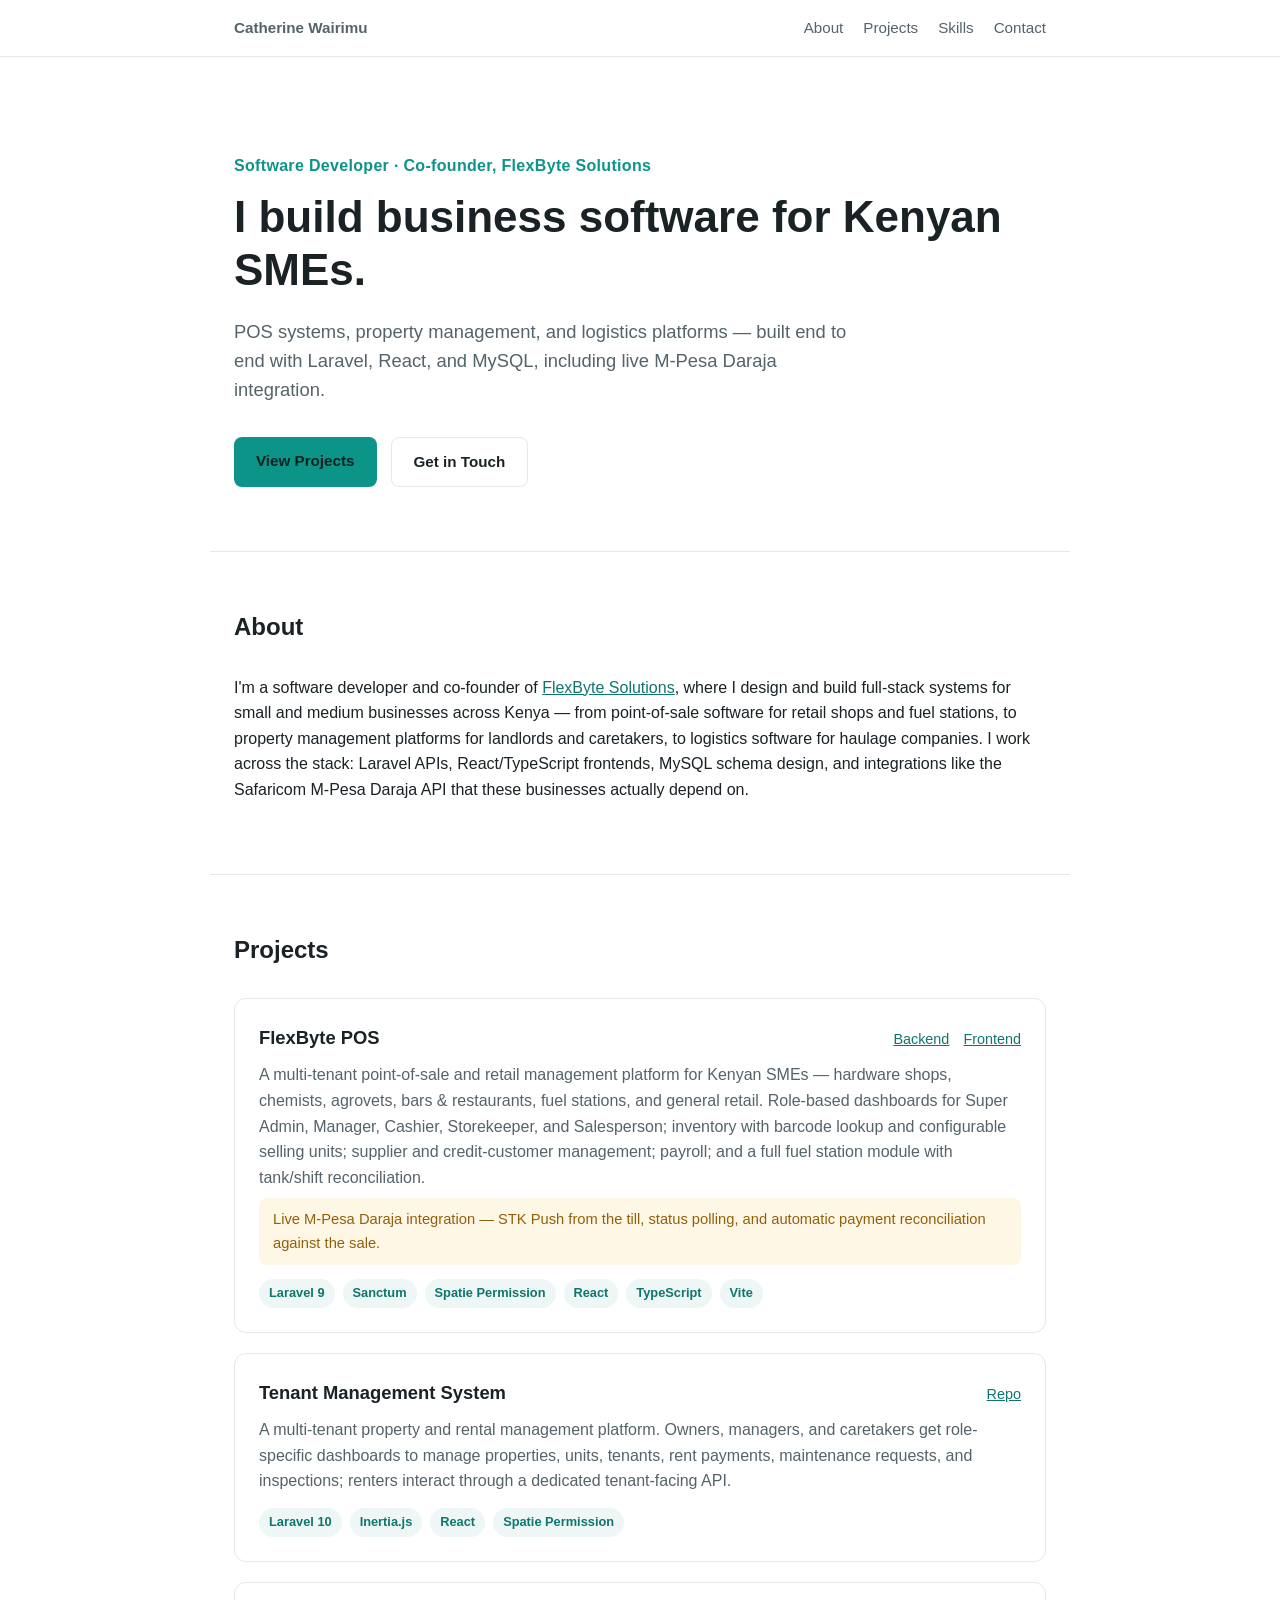
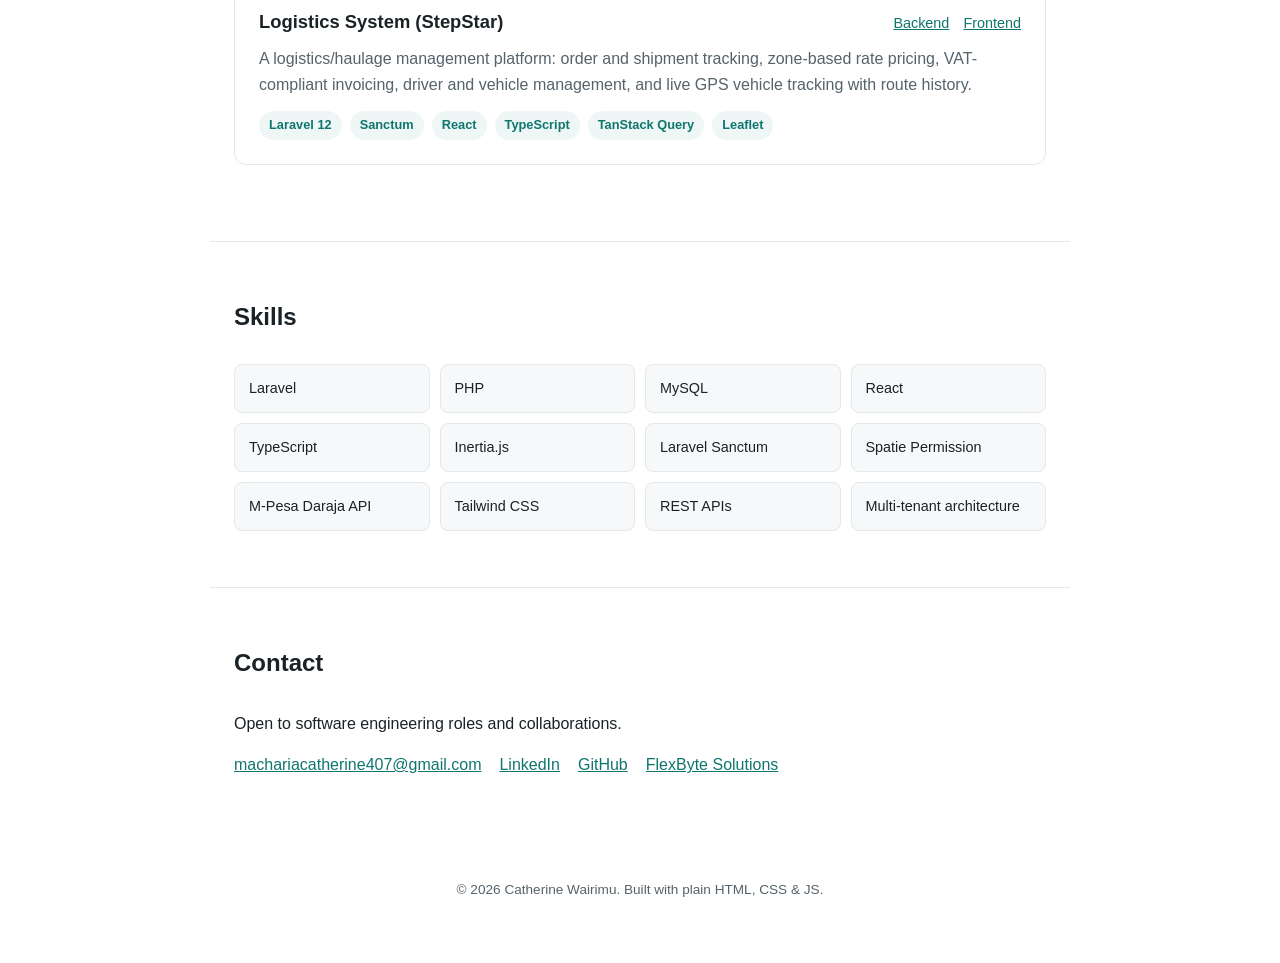
==== index.html @ 3fb89291 "Initial portfolio site" ====
<!DOCTYPE html>
<html lang="en">
<head>
<meta charset="UTF-8">
<meta name="viewport" content="width=device-width, initial-scale=1.0">
<title>Catherine Wairimu — Software Developer</title>
<meta name="description" content="Catherine Wairimu — Software Developer & Co-founder, FlexByte Solutions. Laravel, React, PHP, MySQL.">
<link rel="stylesheet" href="style.css">
</head>
<body>

<header class="nav">
  <div class="nav-inner">
    <a href="#top" class="brand">Catherine Wairimu</a>
    <nav>
      <a href="#about">About</a>
      <a href="#projects">Projects</a>
      <a href="#skills">Skills</a>
      <a href="#contact">Contact</a>
    </nav>
  </div>
</header>

<main>

  <section id="top" class="hero">
    <div class="hero-inner">
      <p class="eyebrow">Software Developer &middot; Co-founder, FlexByte Solutions</p>
      <h1>I build business software for Kenyan SMEs.</h1>
      <p class="lede">
        POS systems, property management, and logistics platforms — built end to end
        with Laravel, React, and MySQL, including live M-Pesa Daraja integration.
      </p>
      <div class="cta-row">
        <a class="btn btn-primary" href="#projects">View Projects</a>
        <a class="btn btn-ghost" href="mailto:machariacatherine407@gmail.com">Get in Touch</a>
      </div>
    </div>
  </section>

  <section id="about" class="section">
    <h2>About</h2>
    <p>
      I'm a software developer and co-founder of
      <a href="https://flexbytesolutions.co.ke/" target="_blank" rel="noopener">FlexByte Solutions</a>,
      where I design and build full-stack systems for small and medium businesses across Kenya —
      from point-of-sale software for retail shops and fuel stations, to property management
      platforms for landlords and caretakers, to logistics software for haulage companies.
      I work across the stack: Laravel APIs, React/TypeScript frontends, MySQL schema design,
      and integrations like the Safaricom M-Pesa Daraja API that these businesses actually depend on.
    </p>
  </section>

  <section id="projects" class="section">
    <h2>Projects</h2>

    <article class="project">
      <div class="project-head">
        <h3>FlexByte POS</h3>
        <div class="project-links">
          <a href="https://github.com/Cate-macharia/flexbyte-backend" target="_blank" rel="noopener">Backend</a>
          <a href="https://github.com/Cate-macharia/flexbyte-frontend" target="_blank" rel="noopener">Frontend</a>
        </div>
      </div>
      <p>
        A multi-tenant point-of-sale and retail management platform for Kenyan SMEs — hardware
        shops, chemists, agrovets, bars &amp; restaurants, fuel stations, and general retail.
        Role-based dashboards for Super Admin, Manager, Cashier, Storekeeper, and Salesperson;
        inventory with barcode lookup and configurable selling units; supplier and credit-customer
        management; payroll; and a full fuel station module with tank/shift reconciliation.
      </p>
      <p class="highlight">
        Live M-Pesa Daraja integration — STK Push from the till, status polling, and automatic
        payment reconciliation against the sale.
      </p>
      <ul class="tags">
        <li>Laravel 9</li><li>Sanctum</li><li>Spatie Permission</li><li>React</li><li>TypeScript</li><li>Vite</li>
      </ul>
    </article>

    <article class="project">
      <div class="project-head">
        <h3>Tenant Management System</h3>
        <div class="project-links">
          <a href="https://github.com/Cate-macharia/tenant-management-system" target="_blank" rel="noopener">Repo</a>
        </div>
      </div>
      <p>
        A multi-tenant property and rental management platform. Owners, managers, and caretakers
        get role-specific dashboards to manage properties, units, tenants, rent payments,
        maintenance requests, and inspections; renters interact through a dedicated tenant-facing API.
      </p>
      <ul class="tags">
        <li>Laravel 10</li><li>Inertia.js</li><li>React</li><li>Spatie Permission</li>
      </ul>
    </article>

    <article class="project">
      <div class="project-head">
        <h3>Logistics System (StepStar)</h3>
        <div class="project-links">
          <a href="https://github.com/Cate-macharia/logistics-api" target="_blank" rel="noopener">Backend</a>
          <a href="https://github.com/Cate-macharia/logistics-frontend" target="_blank" rel="noopener">Frontend</a>
        </div>
      </div>
      <p>
        A logistics/haulage management platform: order and shipment tracking, zone-based rate
        pricing, VAT-compliant invoicing, driver and vehicle management, and live GPS vehicle
        tracking with route history.
      </p>
      <ul class="tags">
        <li>Laravel 12</li><li>Sanctum</li><li>React</li><li>TypeScript</li><li>TanStack Query</li><li>Leaflet</li>
      </ul>
    </article>

  </section>

  <section id="skills" class="section">
    <h2>Skills</h2>
    <ul class="skill-grid">
      <li>Laravel</li>
      <li>PHP</li>
      <li>MySQL</li>
      <li>React</li>
      <li>TypeScript</li>
      <li>Inertia.js</li>
      <li>Laravel Sanctum</li>
      <li>Spatie Permission</li>
      <li>M-Pesa Daraja API</li>
      <li>Tailwind CSS</li>
      <li>REST APIs</li>
      <li>Multi-tenant architecture</li>
    </ul>
  </section>

  <section id="contact" class="section contact">
    <h2>Contact</h2>
    <p>Open to software engineering roles and collaborations.</p>
    <div class="contact-links">
      <a href="mailto:machariacatherine407@gmail.com">machariacatherine407@gmail.com</a>
      <a href="https://www.linkedin.com/in/catherine-macharia-1633a0254/" target="_blank" rel="noopener">LinkedIn</a>
      <a href="https://github.com/Cate-macharia" target="_blank" rel="noopener">GitHub</a>
      <a href="https://flexbytesolutions.co.ke/" target="_blank" rel="noopener">FlexByte Solutions</a>
    </div>
  </section>

</main>

<footer class="footer">
  <p>&copy; <span id="year"></span> Catherine Wairimu. Built with plain HTML, CSS &amp; JS.</p>
</footer>

<script src="script.js"></script>
</body>
</html>
---- style.css ----
:root {
  --bg: #ffffff;
  --bg-alt: #f6f8f9;
  --text: #1a2226;
  --text-muted: #55636a;
  --border: #e3e8ea;
  --accent: #0d9488;
  --accent-dark: #0f766e;
  --card-bg: #ffffff;
  --tag-bg: #eef7f6;
  --tag-text: #0f766e;
  --highlight-bg: #fff7e6;
  --highlight-text: #92600a;
}

@media (prefers-color-scheme: dark) {
  :root {
    --bg: #0f1417;
    --bg-alt: #151b1f;
    --text: #e8edee;
    --text-muted: #9aa7ac;
    --border: #232b30;
    --accent: #2dd4bf;
    --accent-dark: #5eead4;
    --card-bg: #151b1f;
    --tag-bg: #10201e;
    --tag-text: #5eead4;
    --highlight-bg: #241d0e;
    --highlight-text: #f2c265;
  }
}

* { box-sizing: border-box; }

html { scroll-behavior: smooth; }

body {
  margin: 0;
  font-family: -apple-system, BlinkMacSystemFont, "Segoe UI", Roboto, Helvetica, Arial, sans-serif;
  background: var(--bg);
  color: var(--text);
  line-height: 1.6;
}

a { color: var(--accent-dark); }

.nav {
  position: sticky;
  top: 0;
  z-index: 10;
  background: var(--bg);
  border-bottom: 1px solid var(--border);
}

.nav-inner {
  max-width: 860px;
  margin: 0 auto;
  padding: 16px 24px;
  display: flex;
  align-items: center;
  justify-content: space-between;
  flex-wrap: wrap;
  gap: 12px;
}

.brand {
  font-weight: 700;
  text-decoration: none;
  color: var(--text);
}

.nav nav { display: flex; gap: 20px; }

.nav a {
  text-decoration: none;
  color: var(--text-muted);
  font-size: 0.95rem;
}

.nav a:hover { color: var(--accent-dark); }

.hero {
  max-width: 860px;
  margin: 0 auto;
  padding: 96px 24px 64px;
}

.eyebrow {
  color: var(--accent);
  font-weight: 600;
  letter-spacing: 0.02em;
  margin: 0 0 12px;
}

.hero h1 {
  font-size: clamp(2rem, 4vw, 2.75rem);
  line-height: 1.2;
  margin: 0 0 20px;
}

.lede {
  font-size: 1.15rem;
  color: var(--text-muted);
  max-width: 620px;
  margin: 0 0 32px;
}

.cta-row { display: flex; gap: 14px; flex-wrap: wrap; }

.btn {
  display: inline-block;
  padding: 12px 22px;
  border-radius: 8px;
  text-decoration: none;
  font-weight: 600;
  font-size: 0.95rem;
}

.btn-primary {
  background: var(--accent);
  color: #06231f;
}

.btn-primary:hover { background: var(--accent-dark); }

.btn-ghost {
  border: 1px solid var(--border);
  color: var(--text);
}

.btn-ghost:hover { border-color: var(--accent); color: var(--accent-dark); }

.section {
  max-width: 860px;
  margin: 0 auto;
  padding: 56px 24px;
  border-top: 1px solid var(--border);
}

.section h2 {
  font-size: 1.5rem;
  margin: 0 0 28px;
}

.project {
  background: var(--card-bg);
  border: 1px solid var(--border);
  border-radius: 12px;
  padding: 24px;
  margin-bottom: 20px;
}

.project-head {
  display: flex;
  justify-content: space-between;
  align-items: baseline;
  flex-wrap: wrap;
  gap: 8px;
  margin-bottom: 10px;
}

.project-head h3 { margin: 0; font-size: 1.15rem; }

.project-links { display: flex; gap: 14px; font-size: 0.9rem; }

.project p { color: var(--text-muted); margin: 8px 0; }

.project p.highlight {
  background: var(--highlight-bg);
  color: var(--highlight-text);
  padding: 10px 14px;
  border-radius: 8px;
  font-size: 0.92rem;
}

.tags {
  list-style: none;
  display: flex;
  flex-wrap: wrap;
  gap: 8px;
  padding: 0;
  margin: 14px 0 0;
}

.tags li {
  background: var(--tag-bg);
  color: var(--tag-text);
  font-size: 0.8rem;
  font-weight: 600;
  padding: 4px 10px;
  border-radius: 999px;
}

.skill-grid {
  list-style: none;
  display: grid;
  grid-template-columns: repeat(auto-fill, minmax(160px, 1fr));
  gap: 10px;
  padding: 0;
  margin: 0;
}

.skill-grid li {
  background: var(--bg-alt);
  border: 1px solid var(--border);
  border-radius: 8px;
  padding: 12px 14px;
  font-size: 0.9rem;
  font-weight: 500;
}

.contact-links {
  display: flex;
  flex-wrap: wrap;
  gap: 18px;
  margin-top: 16px;
}

.footer {
  text-align: center;
  color: var(--text-muted);
  font-size: 0.85rem;
  padding: 32px 24px 48px;
}
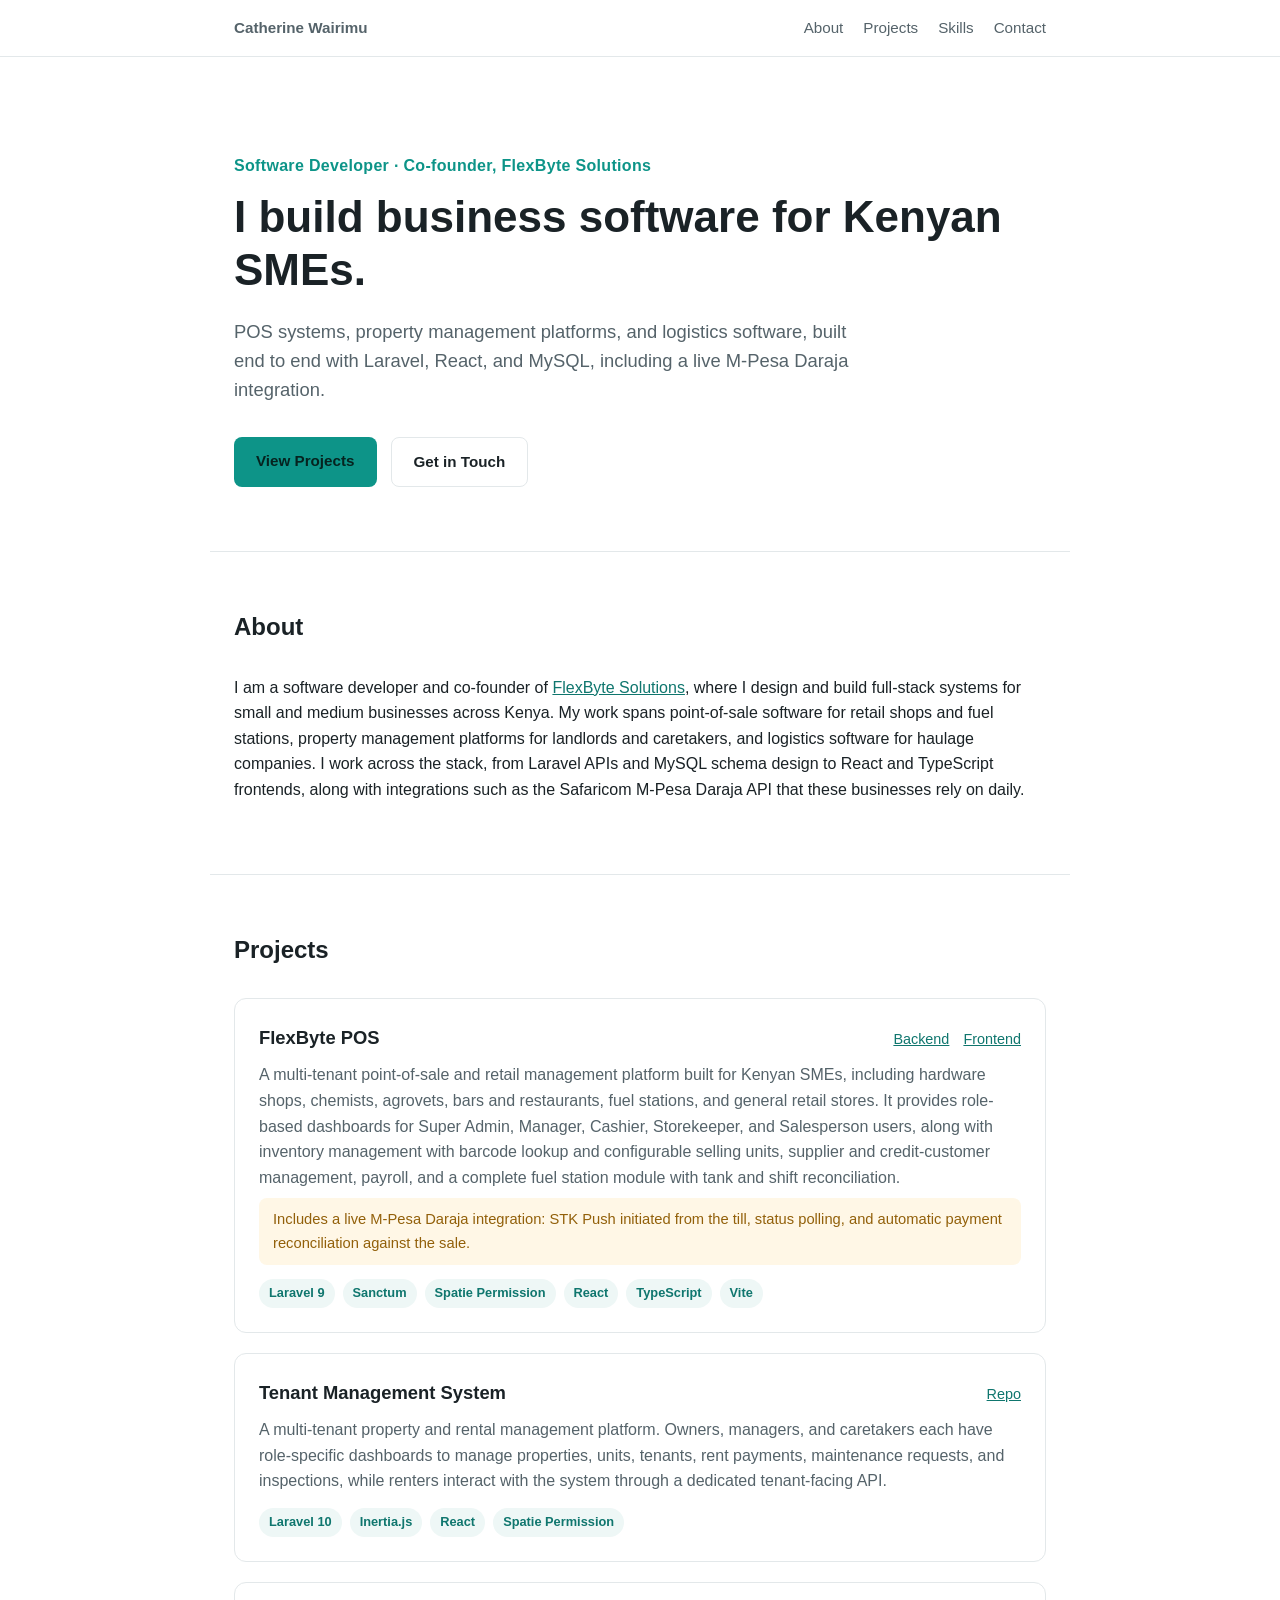
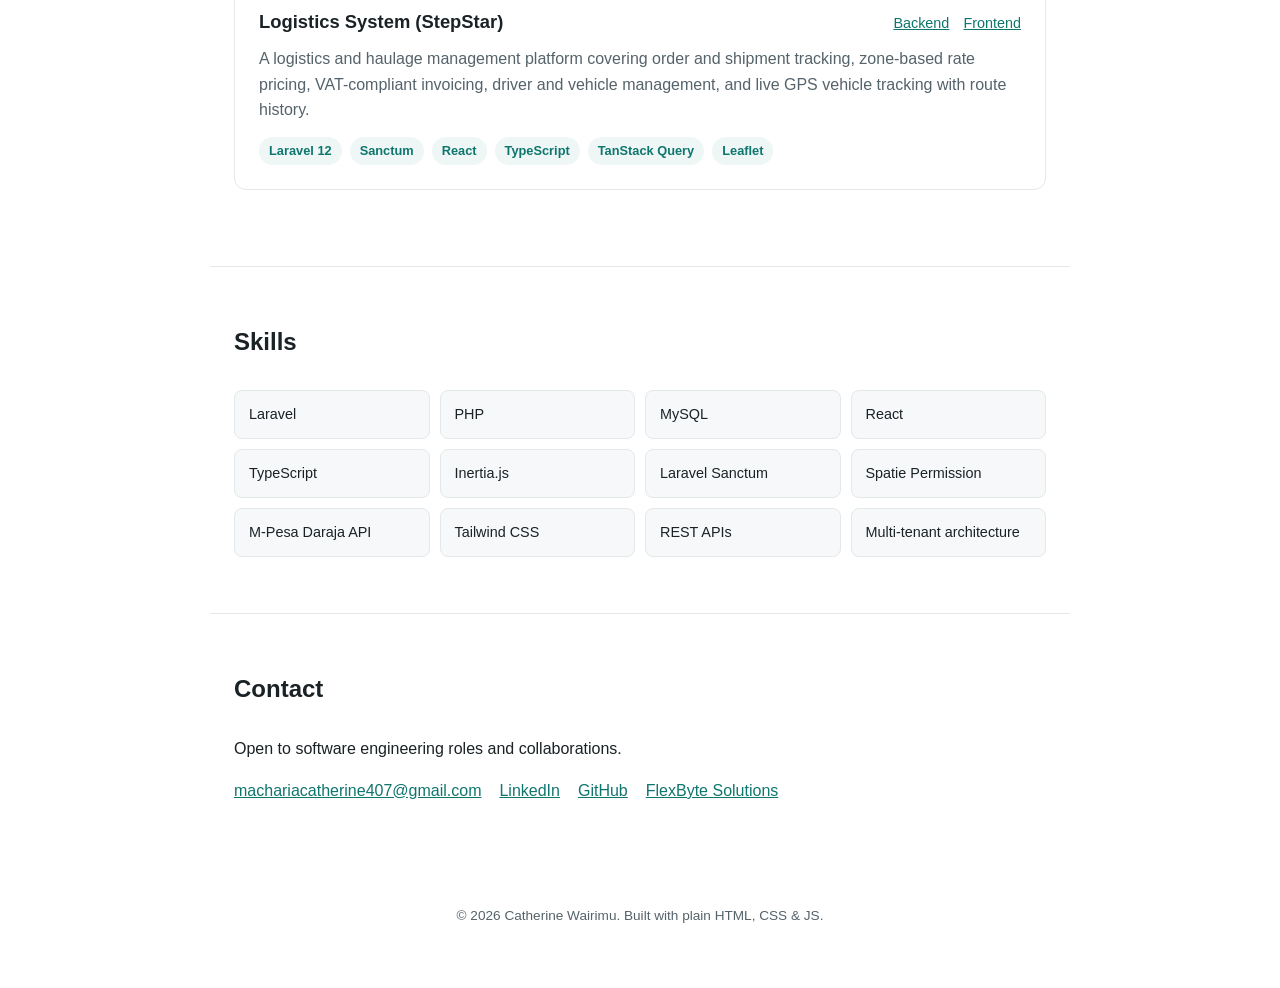
==== commit 4e4f8c78: "Humanize copy: remove em dashes, more natural formal phrasing" ====
--- a/index.html
+++ b/index.html
@@ -3,8 +3,8 @@
 <head>
 <meta charset="UTF-8">
 <meta name="viewport" content="width=device-width, initial-scale=1.0">
-<title>Catherine Wairimu — Software Developer</title>
-<meta name="description" content="Catherine Wairimu — Software Developer & Co-founder, FlexByte Solutions. Laravel, React, PHP, MySQL.">
+<title>Catherine Wairimu, Software Developer</title>
+<meta name="description" content="Catherine Wairimu, Software Developer and Co-founder of FlexByte Solutions. Laravel, React, PHP, MySQL.">
 <link rel="stylesheet" href="style.css">
 </head>
 <body>
@@ -28,8 +28,8 @@
       <p class="eyebrow">Software Developer &middot; Co-founder, FlexByte Solutions</p>
       <h1>I build business software for Kenyan SMEs.</h1>
       <p class="lede">
-        POS systems, property management, and logistics platforms — built end to end
-        with Laravel, React, and MySQL, including live M-Pesa Daraja integration.
+        POS systems, property management platforms, and logistics software, built end to end
+        with Laravel, React, and MySQL, including a live M-Pesa Daraja integration.
       </p>
       <div class="cta-row">
         <a class="btn btn-primary" href="#projects">View Projects</a>
@@ -41,13 +41,14 @@
   <section id="about" class="section">
     <h2>About</h2>
     <p>
-      I'm a software developer and co-founder of
+      I am a software developer and co-founder of
       <a href="https://flexbytesolutions.co.ke/" target="_blank" rel="noopener">FlexByte Solutions</a>,
-      where I design and build full-stack systems for small and medium businesses across Kenya —
-      from point-of-sale software for retail shops and fuel stations, to property management
-      platforms for landlords and caretakers, to logistics software for haulage companies.
-      I work across the stack: Laravel APIs, React/TypeScript frontends, MySQL schema design,
-      and integrations like the Safaricom M-Pesa Daraja API that these businesses actually depend on.
+      where I design and build full-stack systems for small and medium businesses across Kenya.
+      My work spans point-of-sale software for retail shops and fuel stations, property
+      management platforms for landlords and caretakers, and logistics software for haulage
+      companies. I work across the stack, from Laravel APIs and MySQL schema design to React
+      and TypeScript frontends, along with integrations such as the Safaricom M-Pesa Daraja API
+      that these businesses rely on daily.
     </p>
   </section>
 
@@ -63,15 +64,16 @@
         </div>
       </div>
       <p>
-        A multi-tenant point-of-sale and retail management platform for Kenyan SMEs — hardware
-        shops, chemists, agrovets, bars &amp; restaurants, fuel stations, and general retail.
-        Role-based dashboards for Super Admin, Manager, Cashier, Storekeeper, and Salesperson;
-        inventory with barcode lookup and configurable selling units; supplier and credit-customer
-        management; payroll; and a full fuel station module with tank/shift reconciliation.
+        A multi-tenant point-of-sale and retail management platform built for Kenyan SMEs,
+        including hardware shops, chemists, agrovets, bars and restaurants, fuel stations, and
+        general retail stores. It provides role-based dashboards for Super Admin, Manager,
+        Cashier, Storekeeper, and Salesperson users, along with inventory management with
+        barcode lookup and configurable selling units, supplier and credit-customer management,
+        payroll, and a complete fuel station module with tank and shift reconciliation.
       </p>
       <p class="highlight">
-        Live M-Pesa Daraja integration — STK Push from the till, status polling, and automatic
-        payment reconciliation against the sale.
+        Includes a live M-Pesa Daraja integration: STK Push initiated from the till, status
+        polling, and automatic payment reconciliation against the sale.
       </p>
       <ul class="tags">
         <li>Laravel 9</li><li>Sanctum</li><li>Spatie Permission</li><li>React</li><li>TypeScript</li><li>Vite</li>
@@ -87,8 +89,9 @@
       </div>
       <p>
         A multi-tenant property and rental management platform. Owners, managers, and caretakers
-        get role-specific dashboards to manage properties, units, tenants, rent payments,
-        maintenance requests, and inspections; renters interact through a dedicated tenant-facing API.
+        each have role-specific dashboards to manage properties, units, tenants, rent payments,
+        maintenance requests, and inspections, while renters interact with the system through a
+        dedicated tenant-facing API.
       </p>
       <ul class="tags">
         <li>Laravel 10</li><li>Inertia.js</li><li>React</li><li>Spatie Permission</li>
@@ -104,9 +107,9 @@
         </div>
       </div>
       <p>
-        A logistics/haulage management platform: order and shipment tracking, zone-based rate
-        pricing, VAT-compliant invoicing, driver and vehicle management, and live GPS vehicle
-        tracking with route history.
+        A logistics and haulage management platform covering order and shipment tracking,
+        zone-based rate pricing, VAT-compliant invoicing, driver and vehicle management, and
+        live GPS vehicle tracking with route history.
       </p>
       <ul class="tags">
         <li>Laravel 12</li><li>Sanctum</li><li>React</li><li>TypeScript</li><li>TanStack Query</li><li>Leaflet</li>
